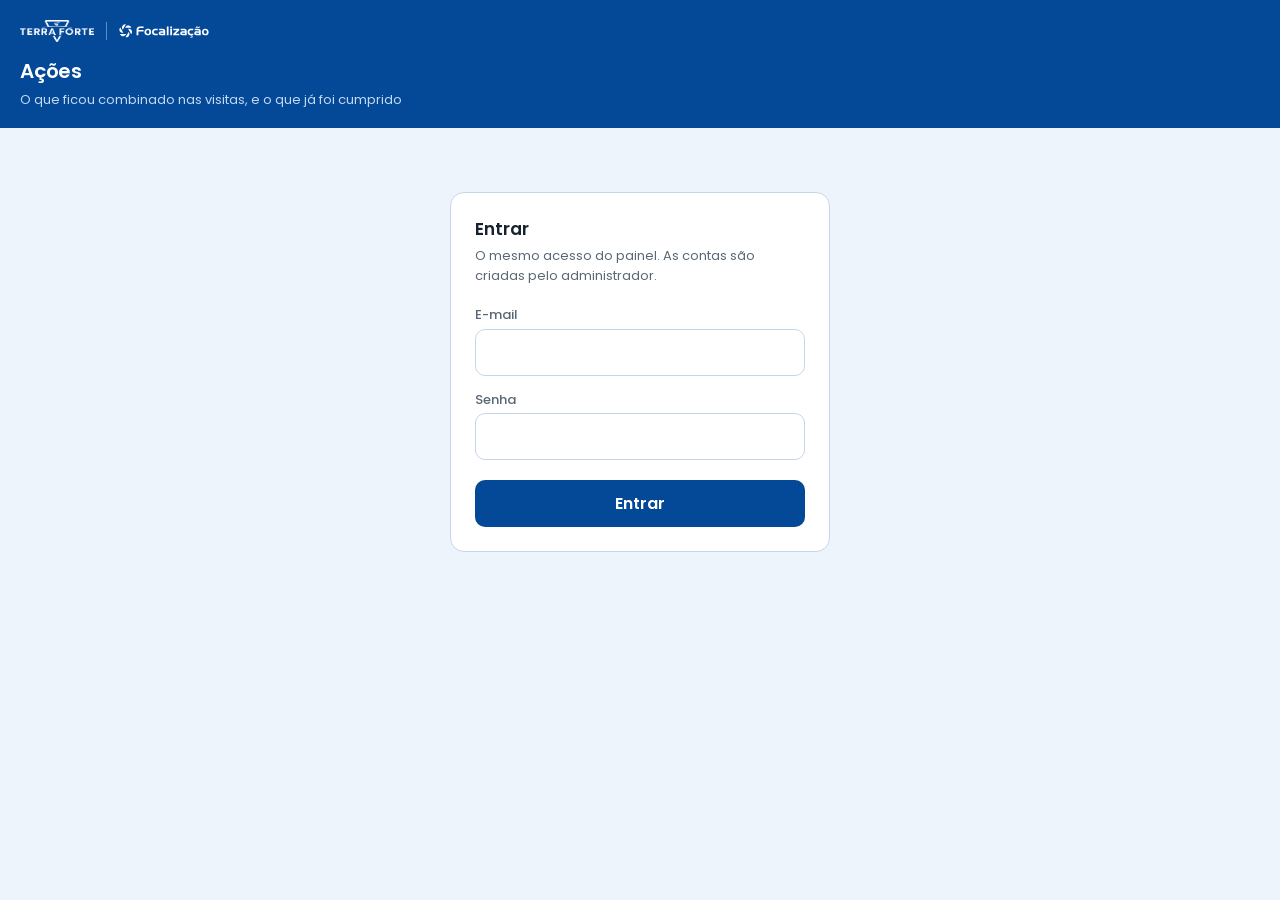
==== acoes.html @ 85bad472 "Pagina de acoes, com a caixa de cumprida Overview das acoes combinadas nas visitas, uma pagina por c" ====
<!DOCTYPE html>
<html lang="pt-BR">
<head>
<meta charset="utf-8">
<meta name="viewport" content="width=device-width, initial-scale=1, viewport-fit=cover">
<meta name="theme-color" content="#034998">
<meta name="robots" content="noindex, nofollow">
<title>Ações — Focalização</title>
<link rel="icon" href="/favicon.ico" sizes="any">
<link rel="icon" href="/icon-192.png" type="image/png">
<link rel="apple-touch-icon" href="/apple-touch-icon.png">
<link rel="preconnect" href="https://fonts.googleapis.com">
<link rel="preconnect" href="https://fonts.gstatic.com" crossorigin>
<link href="https://fonts.googleapis.com/css2?family=Poppins:wght@400;500;600&display=swap" rel="stylesheet">
<style>
/* ---------------------------------------------------------------
   AÇÕES — o que cada consultor combinou nas visitas, com a caixa
   de cumprida. A ação nasce no formulário; aqui só se marca.
   --------------------------------------------------------------- */
:root{
  --principal:#034998;
  --apoio:#3D77BE;
  --fundo:#EEF4FB;
  --fundo2:#DDE8F6;
  --tinta:#17222E;
  --tinta-fraca:#5A6876;
  --linha:#C6D6E9;
  --marcado:#E8F1FC;
  --alerta:#A32020;
  --certo:#2E7D32;
  --raio:10px;
  --logo-tf:url("[data-uri]");
  --logo-foc-tela:url("[data-uri]");
}
*{box-sizing:border-box}
html{-webkit-text-size-adjust:100%}
body{
  margin:0;
  background:var(--fundo);
  color:var(--tinta);
  font-family:Poppins,-apple-system,BlinkMacSystemFont,"Segoe UI",Roboto,sans-serif;
  font-size:16px;
  line-height:1.5;
}

/* ---------- cabeçalho (o mesmo do painel) ---------- */
header{
  background:var(--principal);
  color:#fff;
  padding:20px 20px 18px;
  padding-top:max(20px,env(safe-area-inset-top));
}
header h1{margin:0;font-size:20px;font-weight:600;letter-spacing:-.01em}
header p{margin:4px 0 0;font-size:13px;font-weight:400;color:#C3D8F2}
.marcas{display:flex;align-items:center;gap:12px;margin-bottom:14px}
.lg{display:block;background-repeat:no-repeat;background-position:left center;background-size:contain}
.lg-tf{width:74px;height:22px;background-image:var(--logo-tf)}
.lg-foc{width:90px;height:14px;background-image:var(--logo-foc-tela)}
.risco{width:1px;height:18px;background:rgba(255,255,255,.38);flex:none}
.topo{display:flex;align-items:flex-end;justify-content:space-between;gap:12px;flex-wrap:wrap}
.sessao{display:flex;align-items:center;gap:10px;flex-wrap:wrap}
.acoes-sessao{display:flex;align-items:center;gap:10px;flex-wrap:wrap}
#quem-entrou{font-size:13px;color:#C3D8F2}
button.sair,a.nova{
  display:inline-flex;align-items:center;gap:6px;
  padding:7px 14px;
  background:rgba(255,255,255,.14);
  border:1px solid rgba(255,255,255,.4);
  border-radius:var(--raio);
  color:#fff;text-decoration:none;
  font-size:14px;font-weight:600;
  white-space:nowrap;
}
button.sair:hover,a.nova:hover{background:rgba(255,255,255,.24)}

/* ---------- estrutura ---------- */
main{max-width:760px;margin:0 auto;padding:20px 16px 40px}
h2{font-size:17px;font-weight:600;margin:0}

label{display:block;font-size:13px;font-weight:500;color:var(--tinta-fraca);margin-bottom:4px}
input,select,button{font-family:inherit;font-size:16px}
input[type=email],input[type=password]{
  width:100%;
  padding:10px 12px;
  border:1px solid var(--linha);
  border-radius:var(--raio);
  background:#fff;
  color:var(--tinta);
}
input:focus{outline:2px solid var(--apoio);outline-offset:-1px}
button{
  border:0;
  border-radius:var(--raio);
  padding:11px 16px;
  font-weight:600;
  background:var(--principal);
  color:#fff;
  cursor:pointer;
}
button:disabled{opacity:.55;cursor:default}
button:focus-visible,.caixa:focus-within,.consultor:focus-visible{
  outline:2.5px solid var(--apoio);outline-offset:2px;
}

/* ---------- login ---------- */
.entrada{max-width:380px;margin:44px auto;background:#fff;border:1px solid var(--linha);
  border-radius:14px;padding:24px}
.entrada h2{margin-bottom:4px}
.entrada p.ajuda{margin:0 0 20px;font-size:13px;color:var(--tinta-fraca)}
.entrada .campo{margin-bottom:14px}
.entrada button{width:100%;margin-top:6px}

.erro{
  background:#FBEAEA;border:1px solid #E7B9B9;color:var(--alerta);
  border-radius:var(--raio);padding:10px 12px;font-size:14px;margin-bottom:14px;
}
.vazio{background:#fff;border:1px dashed var(--linha);border-radius:14px;
  padding:22px 16px;text-align:center;color:var(--tinta-fraca);font-size:14px}
.carregando{text-align:center;color:var(--tinta-fraca);font-size:14px;padding:30px}
[hidden]{display:none!important}

/* ---------- menu de consultores ---------- */
.menu{
  background:#fff;border:1px solid var(--linha);border-radius:14px;
  padding:14px 16px;margin-bottom:18px;
}
.menu-rotulo{font-size:12px;font-weight:600;text-transform:uppercase;letter-spacing:.04em;
  color:var(--tinta-fraca);margin:0 0 10px}
.consultores{display:flex;gap:8px;flex-wrap:wrap}
.consultor{
  padding:7px 14px;
  background:#fff;color:var(--principal);
  border:1.5px solid var(--linha);border-radius:999px;
  font-size:14px;font-weight:500;
}
.consultor small{font-weight:400;color:var(--tinta-fraca);margin-left:4px}
.consultor small.atrasou{color:var(--alerta);font-weight:600}
.consultor[aria-current="page"]{background:var(--principal);border-color:var(--principal);color:#fff}
.consultor[aria-current="page"] small{color:#C3D8F2}

.titulo{margin-bottom:12px}

/* ---------- números ---------- */
.resumo{display:grid;gap:10px;grid-template-columns:repeat(3,1fr);margin-bottom:20px}
.numero{background:#fff;border:1px solid var(--linha);border-radius:14px;padding:12px 14px}
.numero b{display:block;font-size:24px;font-weight:600;line-height:1.2}
.numero span{font-size:12px;color:var(--tinta-fraca)}
.numero.atencao b{color:var(--alerta)}
.numero.feito b{color:var(--certo)}

/* ---------- grupos e ações ---------- */
.grupo{margin-bottom:22px}
.grupo>h3,.grupo>summary{
  font-size:12px;text-transform:uppercase;letter-spacing:.04em;
  color:var(--tinta-fraca);margin:0 0 8px;font-weight:600;
}
.grupo>summary{cursor:pointer;list-style:none}
.grupo>summary::-webkit-details-marker{display:none}
.grupo>summary::before{content:"▸ ";display:inline-block;width:1em}
.grupo[open]>summary::before{content:"▾ "}
.grupo.vencidas>h3{color:var(--alerta)}

.lista{list-style:none;margin:0;padding:0;display:flex;flex-direction:column;gap:8px}
.acao{
  display:flex;gap:12px;align-items:flex-start;
  background:#fff;border:1px solid var(--linha);border-radius:12px;
  padding:12px 14px;
}
.acao.vencida{border-left:4px solid var(--alerta)}
.acao.cumprida{background:#F6FAF6}
.acao.cumprida .o-que{color:var(--tinta-fraca);text-decoration:line-through;
  text-decoration-color:rgba(90,104,118,.5)}

/* a caixinha: o mesmo desenho do checklist do formulário */
.caixa{position:relative;flex:none;margin:1px 0 0;cursor:pointer;
  display:flex;flex-direction:column;align-items:center;gap:2px;border-radius:6px}
.caixa input{position:absolute;opacity:0;width:0;height:0}
.marca{
  width:26px;height:26px;
  border:2px solid var(--linha);border-radius:6px;background:#fff;
  display:grid;place-items:center;
}
.marca svg{width:16px;height:16px;opacity:0}
.caixa input:checked+.marca{background:var(--certo);border-color:var(--certo)}
.caixa input:checked+.marca svg{opacity:1}
.caixa input:disabled+.marca{opacity:.5}
.caixa small{font-size:10.5px;color:var(--tinta-fraca);font-weight:500}

.miolo{flex:1;min-width:0}
.o-que{margin:0 0 4px;white-space:pre-line;overflow-wrap:anywhere}
.meta{margin:0;font-size:13px;color:var(--tinta-fraca);display:flex;gap:4px 10px;flex-wrap:wrap}
.meta b{color:var(--tinta);font-weight:600}
.prazo.vencido{color:var(--alerta);font-weight:600}
.recado{margin:6px 0 0;font-size:12.5px;color:var(--certo)}
.recado.falhou{color:var(--alerta)}

@media (max-width:420px){.numero b{font-size:20px}}
</style>
</head>
<body>

<header>
  <div class="topo">
    <div>
      <div class="marcas">
        <span class="lg lg-tf" role="img" aria-label="Terra Forte"></span>
        <span class="risco"></span>
        <span class="lg lg-foc" role="img" aria-label="Focalização"></span>
      </div>
      <h1>Ações</h1>
      <p>O que ficou combinado nas visitas, e o que já foi cumprido</p>
    </div>
    <div class="sessao" id="sessao" hidden>
      <span id="quem-entrou"></span>
      <div class="acoes-sessao">
        <a class="nova" href="/">
          <svg width="15" height="15" viewBox="0 0 16 16" fill="none" aria-hidden="true">
            <path d="M8 3.2v9.6M3.2 8h9.6" stroke="currentColor"
                  stroke-width="1.8" stroke-linecap="round"/>
          </svg>
          Nova visita
        </a>
        <a class="nova" href="/produtores.html">Produtores</a>
        <a class="nova" href="/painel.html">Painel</a>
        <button type="button" class="sair" id="btn-sair">Sair</button>
      </div>
    </div>
  </div>
</header>

<main>

  <!-- ================= LOGIN ================= -->
  <section class="entrada" id="entrada" hidden>
    <h2>Entrar</h2>
    <p class="ajuda">O mesmo acesso do painel. As contas são criadas pelo administrador.</p>
    <div class="erro" id="erro-login" hidden></div>
    <form id="form-login">
      <div class="campo">
        <label for="email">E-mail</label>
        <input type="email" id="email" autocomplete="username" required>
      </div>
      <div class="campo">
        <label for="senha">Senha</label>
        <input type="password" id="senha" autocomplete="current-password" required>
      </div>
      <button type="submit" id="btn-entrar">Entrar</button>
    </form>
  </section>

  <!-- ================= PÁGINA ================= -->
  <section id="pagina" hidden>
    <nav class="menu" id="menu" aria-label="Consultores" hidden>
      <p class="menu-rotulo">Consultor <span style="font-weight:400;text-transform:none;letter-spacing:0">— número de ações pendentes</span></p>
      <div class="consultores" id="consultores"></div>
    </nav>

    <div class="erro" id="erro-pagina" hidden></div>

    <div class="titulo"><h2 id="titulo"></h2></div>

    <div class="resumo">
      <div class="numero atencao"><b id="n-vencidas">0</b><span>vencidas</span></div>
      <div class="numero"><b id="n-pendentes">0</b><span>pendentes</span></div>
      <div class="numero feito"><b id="n-cumpridas">0</b><span>cumpridas</span></div>
    </div>

    <div id="grupos"></div>
  </section>

  <div class="carregando" id="carregando" hidden>Carregando…</div>

</main>

<!-- A carteira e o login: os mesmos arquivos do painel e da página
     dos produtores. -->
<script src="/carteira.js"></script>
<script src="/sessao.js"></script>

<script>
/* ===================================================================
   1. CONFIGURAÇÃO
   A mesma chave do formulário. Sozinha ela não lê nem marca nada:
   visitas e acao_cumprida só abrem para quem entrou com conta, e cada
   consultor só alcança as próprias visitas (schema.sql, 2.1 e 2.4).
   =================================================================== */
const SUPABASE = {
  url:   "https://iozeyyuftogrpsndkrvj.supabase.co",
  chave: "sb_publishable_41oi3yeqR7h4BxPAdEcQow_aQ6by_sJ",
  tabela: "acao_cumprida"
};

const $ = id => document.getElementById(id);

let eu = null;          /* { nome, admin } — o vínculo da conta */
let acoes = [];         /* visitas com ação preenchida */
let marcas = {};        /* visita_id -> { cumprida, alterado_em } mais recente */
let consultorDaVez = "";
let semTabela = false;  /* acao_cumprida ainda não criada no banco */

/* Data de hoje no fuso do aparelho — toISOString sozinho é UTC, e às
   nove da noite já diria que é amanhã. */
const hoje = (() => {
  const d = new Date();
  d.setMinutes(d.getMinutes() - d.getTimezoneOffset());
  return d.toISOString().slice(0, 10);
})();

const escapa = t => String(t == null ? "" : t)
  .replace(/&/g, "&amp;").replace(/</g, "&lt;").replace(/>/g, "&gt;")
  .replace(/"/g, "&quot;");
const br = d => d ? d.split("-").reverse().join("/") : "";
const dias = (de, ate) => Math.round((Date.parse(ate) - Date.parse(de)) / 864e5);

const cumprida = a => !!(marcas[a.id] && marcas[a.id].cumprida);
const vencida  = a => !cumprida(a) && a.prazo_acao && a.prazo_acao < hoje;

/* ===================================================================
   2. TELAS
   =================================================================== */
function mostraLogin(aviso) {
  esquece();
  eu = null; acoes = []; marcas = {};
  $("grupos").innerHTML = "";
  $("pagina").hidden = true;
  $("carregando").hidden = true;
  $("sessao").hidden = true;
  $("entrada").hidden = false;
  if (aviso) {
    $("erro-login").textContent = aviso;
    $("erro-login").hidden = false;
  }
}

function erroNaPagina(texto) {
  $("erro-pagina").textContent = texto;
  $("erro-pagina").hidden = false;
}

async function mostraPagina() {
  $("entrada").hidden = true;
  $("pagina").hidden = true;
  $("erro-pagina").hidden = true;
  $("carregando").hidden = false;
  $("quem-entrou").textContent = sessao.email;
  $("sessao").hidden = false;

  try {
    /* A regra da tabela consultores só devolve a linha da própria conta. */
    const vinculo = await pede("/rest/v1/consultores?select=nome,admin");
    if (vinculo === null) return;           /* caiu no login */
    eu = vinculo[0] || null;

    $("carregando").hidden = true;
    $("pagina").hidden = false;

    if (!eu) {
      $("menu").hidden = true;
      $("titulo").textContent = "";
      $("grupos").innerHTML = `<div class="vazio">Sua conta ainda não está ligada a
        nenhum consultor. Peça ao administrador para fazer o vínculo.</div>`;
      return;
    }

    /* A marcação falha sozinha: sem a tabela nova (schema.sql não
       rodado), as ações aparecem mesmo assim e o aviso diz o que falta. */
    semTabela = false;
    const [visitas, linhas] = await Promise.all([
      pede("/rest/v1/visitas?select=id,consultor,produtor,municipio,data_visita,acao,prazo_acao" +
        "&acao=not.is.null&order=data_visita.desc&limit=5000"),
      pede(`/rest/v1/${SUPABASE.tabela}?select=visita_id,cumprida,alterado_em` +
        "&order=alterado_em.desc&limit=10000")
        .catch(e => {
          console.error(e);
          semTabela = /PGRST205|42P01/.test(e.message);
          erroNaPagina(semTabela
            ? "A marcação de ações cumpridas ainda não foi criada no banco " +
              "(rode o banco/schema.sql no Supabase). Dá para ver as ações, " +
              "mas marcar só vai funcionar depois disso."
            : "Não foi possível ler o que já foi marcado. " + e.message);
          return [];
        })
    ]);
    if (visitas === null || linhas === null) return;

    acoes = visitas.filter(v => (v.acao || "").trim());

    /* Vêm da mais nova para a mais velha: a primeira de cada visita vale. */
    marcas = {};
    for (const l of linhas) if (!marcas[l.visita_id]) marcas[l.visita_id] = l;

    montaMenu();
  } catch (e) {
    console.error(e);
    $("carregando").hidden = true;
    $("pagina").hidden = false;
    erroNaPagina("Não foi possível carregar as ações. " + e.message);
  }
}

/* ===================================================================
   3. MENU DE CONSULTORES
   O admin vê todos e escolhe; o consultor vê só as próprias ações. A
   tela só organiza: quem decide o que cada um alcança é a regra do
   banco.
   =================================================================== */
function nomesDoMenu() {
  /* A carteira e quem já tem ação: o formulário da Terra Forte grava
     na mesma tabela, com consultores que não estão na carteira. */
  return [...new Set([...CARTEIRA.map(l => l[0]), ...acoes.map(a => a.consultor)])]
    .sort((a, b) => a.localeCompare(b, "pt-BR"));
}

function montaMenu() {
  const nomes = eu.admin ? nomesDoMenu() : [eu.nome];
  $("menu").hidden = !eu.admin;
  desenhaMenu(nomes);

  /* O consultor escolhido fica no endereço: dá para voltar a ele
     depois de recarregar, e para mandar o link de uma página. */
  const pedido = decodeURIComponent(location.hash.slice(1));
  escolhe(nomes.includes(pedido) ? pedido : nomes[0]);
}

function desenhaMenu(nomes = nomesDoMenu()) {
  if (!eu.admin) return;
  $("consultores").innerHTML = nomes.map(n => {
    const minhas = acoes.filter(a => a.consultor === n);
    const pend = minhas.filter(a => !cumprida(a)).length;
    const atraso = minhas.some(vencida);
    return `<button type="button" class="consultor" data-nome="${escapa(n)}"
      ${n === consultorDaVez ? 'aria-current="page"' : ""}>${escapa(n)}<small
      class="${atraso ? "atrasou" : ""}" title="${atraso ? "tem ação vencida" : ""}">${pend}</small></button>`;
  }).join("");
}

function escolhe(nome) {
  consultorDaVez = nome;
  if (eu.admin) history.replaceState(null, "", "#" + encodeURIComponent(nome));
  document.querySelectorAll(".consultor").forEach(b => {
    if (b.dataset.nome === nome) b.setAttribute("aria-current", "page");
    else b.removeAttribute("aria-current");
  });
  desenha();
}

/* ===================================================================
   4. DESENHO
   Vencidas primeiro, da mais atrasada para a mais recente; depois as
   do prazo, da que vence antes; sem prazo no fim. Cumpridas num
   grupo fechado embaixo, para não disputar atenção.
   =================================================================== */
function desenha() {
  const nome = consultorDaVez;
  $("titulo").textContent = eu.admin ? "Ações de " + nome : "Minhas ações";

  const minhas = acoes.filter(a => a.consultor === nome);
  const porPrazo = (a, b) =>
    (a.prazo_acao || "9999").localeCompare(b.prazo_acao || "9999") ||
    b.data_visita.localeCompare(a.data_visita);

  const vencidas  = minhas.filter(vencida).sort(porPrazo);
  const noPrazo   = minhas.filter(a => !cumprida(a) && !vencida(a)).sort(porPrazo);
  const cumpridas = minhas.filter(cumprida).sort((a, b) =>
    (marcas[b.id].alterado_em || "").localeCompare(marcas[a.id].alterado_em || ""));

  $("n-vencidas").textContent  = vencidas.length;
  $("n-pendentes").textContent = vencidas.length + noPrazo.length;
  $("n-cumpridas").textContent = cumpridas.length;

  if (!minhas.length) {
    $("grupos").innerHTML = `<div class="vazio">Nenhuma ação combinada nas visitas
      de ${escapa(nome)} ainda. As ações nascem no campo "Ação definida" do
      formulário de visita.</div>`;
    return;
  }

  const grupo = (classe, titulo, lista) => lista.length ? `
    <section class="grupo ${classe}">
      <h3>${titulo} (${lista.length})</h3>
      <ul class="lista">${lista.map(item).join("")}</ul>
    </section>` : "";

  $("grupos").innerHTML =
    grupo("vencidas", "Vencidas", vencidas) +
    grupo("abertas", "No prazo", noPrazo) +
    (vencidas.length + noPrazo.length ? "" :
      `<div class="vazio" style="margin-bottom:22px">Nada pendente. Tudo o que foi
        combinado está cumprido.</div>`) +
    (cumpridas.length ? `
      <details class="grupo cumpridas">
        <summary>Cumpridas (${cumpridas.length})</summary>
        <ul class="lista">${cumpridas.map(item).join("")}</ul>
      </details>` : "");
}

function item(a) {
  const feita = cumprida(a);
  const atraso = vencida(a);

  let prazo = "sem prazo";
  if (a.prazo_acao) {
    const d = dias(hoje, a.prazo_acao);
    prazo = "prazo " + br(a.prazo_acao) + (feita ? "" :
      d < 0  ? ` · vencida há ${-d} ${d === -1 ? "dia" : "dias"}` :
      d === 0 ? " · vence hoje" :
      d <= 7  ? ` · faltam ${d} ${d === 1 ? "dia" : "dias"}` : "");
  }

  return `
<li class="acao${atraso ? " vencida" : ""}${feita ? " cumprida" : ""}" data-id="${escapa(a.id)}">
  <label class="caixa" title="${feita ? "Desmarcar" : "Marcar como cumprida"}">
    <input type="checkbox"${feita ? " checked" : ""}${semTabela ? " disabled" : ""}
           aria-label="Cumprida: ${escapa(a.acao.slice(0, 60))}">
    <span class="marca">
      <svg viewBox="0 0 14 14" fill="none" aria-hidden="true">
        <path d="M2.5 7.4l3 3L11.5 4" stroke="#fff" stroke-width="2.2"
              stroke-linecap="round" stroke-linejoin="round"/>
      </svg>
    </span>
    <small>${feita ? "feita" : "feita?"}</small>
  </label>
  <div class="miolo">
    <p class="o-que">${escapa(a.acao.trim())}</p>
    <p class="meta">
      <b>${escapa(a.produtor)}</b>
      ${a.municipio ? `<span>${escapa(a.municipio)}</span>` : ""}
      <span>visita ${br(a.data_visita)}</span>
      <span class="prazo${atraso ? " vencido" : ""}">${prazo}</span>
    </p>
    ${feita && marcas[a.id].alterado_em ? `<p class="recado">Cumprida — marcada em
      ${new Date(marcas[a.id].alterado_em).toLocaleDateString("pt-BR")}</p>` : ""}
  </div>
</li>`;
}

/* ===================================================================
   5. MARCAR
   Cada clique é uma linha nova em acao_cumprida; vale a mais recente.
   Desmarcar também grava, com cumprida = false — fica o histórico.
   =================================================================== */
$("grupos").addEventListener("change", async e => {
  const caixa = e.target;
  if (caixa.type !== "checkbox") return;
  const li = caixa.closest(".acao");
  const id = li.dataset.id;
  const quer = caixa.checked;

  caixa.disabled = true;
  try {
    const ok = await pede(`/rest/v1/${SUPABASE.tabela}`, { visita_id: id, cumprida: quer });
    if (ok === null) return;                /* caiu no login */
    marcas[id] = { visita_id: id, cumprida: quer, alterado_em: new Date().toISOString() };
    /* Redesenha para a ação mudar de grupo, e o menu para o número de
       pendentes do consultor acompanhar. */
    desenha();
    desenhaMenu();
  } catch (err) {
    console.error(err);
    caixa.checked = !quer;
    caixa.disabled = false;
    let recado = li.querySelector(".recado.falhou");
    if (!recado) {
      recado = document.createElement("p");
      recado.className = "recado falhou";
      li.querySelector(".miolo").appendChild(recado);
    }
    recado.textContent = /PGRST205|42P01/.test(err.message)
      ? "Não salvou: a tabela ainda não foi criada no banco (falta rodar o schema.sql)."
      : /\b403\b|42501/.test(err.message)
      ? "O banco não deixou marcar: esta ação não é de uma visita sua."
      : "Não foi possível salvar. " + err.message;
  }
});

/* ===================================================================
   6. LIGAÇÕES
   =================================================================== */
$("form-login").addEventListener("submit", async e => {
  e.preventDefault();
  $("erro-login").hidden = true;
  $("btn-entrar").disabled = true;
  $("btn-entrar").textContent = "Entrando…";
  try {
    await entra($("email").value.trim(), $("senha").value);
    $("senha").value = "";
    await mostraPagina();
  } catch (err) {
    $("erro-login").textContent = err.message;
    $("erro-login").hidden = false;
  } finally {
    $("btn-entrar").disabled = false;
    $("btn-entrar").textContent = "Entrar";
  }
});

$("consultores").addEventListener("click", e => {
  const b = e.target.closest(".consultor");
  if (b && b.dataset.nome !== consultorDaVez) escolhe(b.dataset.nome);
});

$("btn-sair").addEventListener("click", sai);

/* --- começo --- */
sessao = recupera();
if (sessao && sessao.access_token) mostraPagina();
else mostraLogin();
</script>
</body>
</html>
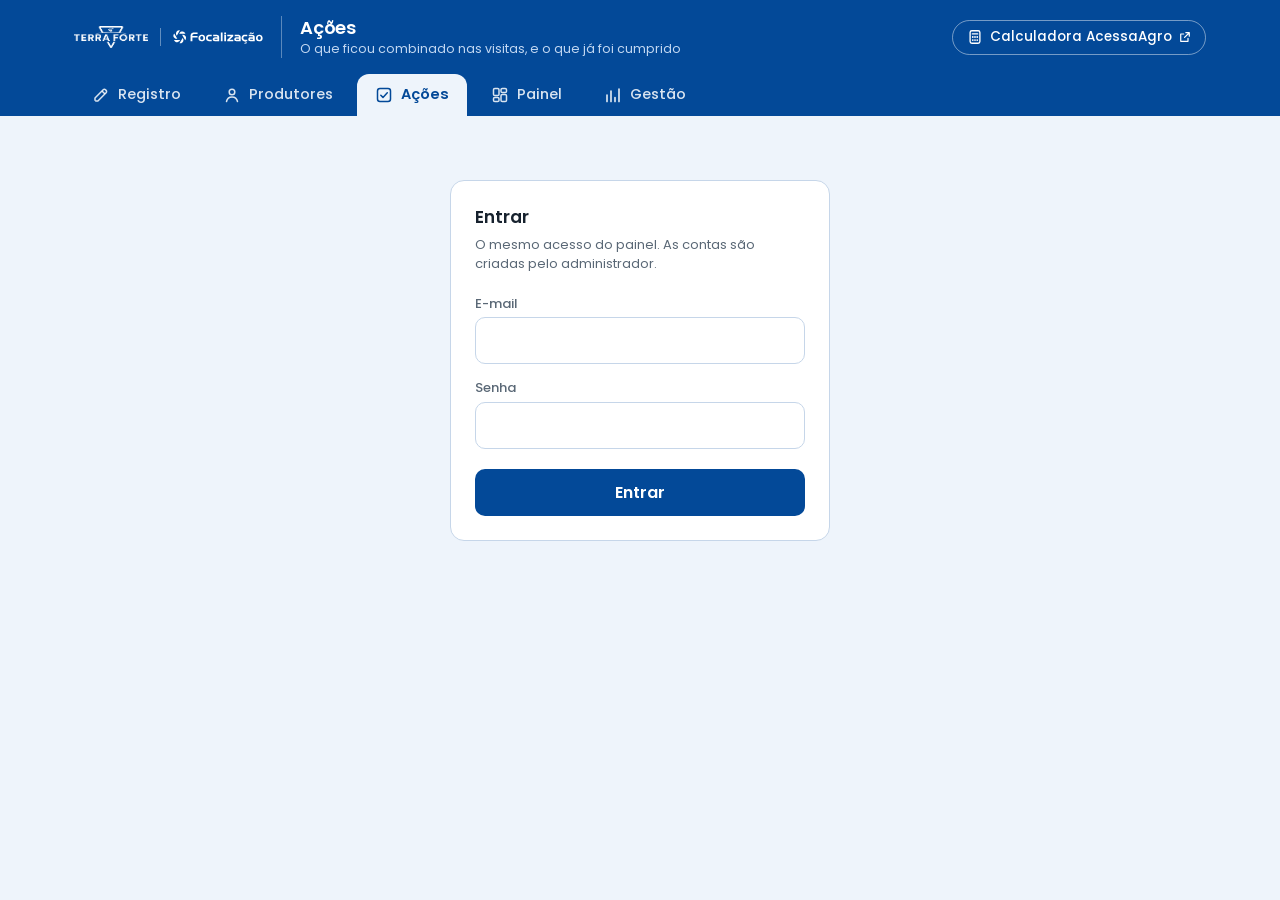
==== commit 49670625: "Barra de navegacao nova; Rodrigo nos consultores e Tales nos relatores - Barra compartilhada (barra." ====
--- a/acoes.html
+++ b/acoes.html
@@ -43,35 +43,7 @@
   line-height:1.5;
 }
 
-/* ---------- cabeçalho (o mesmo do painel) ---------- */
-header{
-  background:var(--principal);
-  color:#fff;
-  padding:20px 20px 18px;
-  padding-top:max(20px,env(safe-area-inset-top));
-}
-header h1{margin:0;font-size:20px;font-weight:600;letter-spacing:-.01em}
-header p{margin:4px 0 0;font-size:13px;font-weight:400;color:#C3D8F2}
-.marcas{display:flex;align-items:center;gap:12px;margin-bottom:14px}
-.lg{display:block;background-repeat:no-repeat;background-position:left center;background-size:contain}
-.lg-tf{width:74px;height:22px;background-image:var(--logo-tf)}
-.lg-foc{width:90px;height:14px;background-image:var(--logo-foc-tela)}
-.risco{width:1px;height:18px;background:rgba(255,255,255,.38);flex:none}
-.topo{display:flex;align-items:flex-end;justify-content:space-between;gap:12px;flex-wrap:wrap}
-.sessao{display:flex;align-items:center;gap:10px;flex-wrap:wrap}
-.acoes-sessao{display:flex;align-items:center;gap:10px;flex-wrap:wrap}
-#quem-entrou{font-size:13px;color:#C3D8F2}
-button.sair,a.nova{
-  display:inline-flex;align-items:center;gap:6px;
-  padding:7px 14px;
-  background:rgba(255,255,255,.14);
-  border:1px solid rgba(255,255,255,.4);
-  border-radius:var(--raio);
-  color:#fff;text-decoration:none;
-  font-size:14px;font-weight:600;
-  white-space:nowrap;
-}
-button.sair:hover,a.nova:hover{background:rgba(255,255,255,.24)}
+/* ---------- cabeçalho: em /barra.css ---------- */
 
 /* ---------- estrutura ---------- */
 main{max-width:760px;margin:0 auto;padding:20px 16px 40px}
@@ -196,37 +168,34 @@
 
 @media (max-width:420px){.numero b{font-size:20px}}
 </style>
+<link rel="stylesheet" href="/barra.css">
 </head>
 <body>
 
-<header>
-  <div class="topo">
-    <div>
+<header class="tb" data-pagina="acoes">
+  <div class="tb-in">
+    <div class="tb-linha">
       <div class="marcas">
         <span class="lg lg-tf" role="img" aria-label="Terra Forte"></span>
         <span class="risco"></span>
         <span class="lg lg-foc" role="img" aria-label="Focalização"></span>
       </div>
-      <h1>Ações</h1>
-      <p>O que ficou combinado nas visitas, e o que já foi cumprido</p>
-    </div>
-    <div class="sessao" id="sessao" hidden>
-      <span id="quem-entrou"></span>
-      <div class="acoes-sessao">
-        <a class="nova" href="/">
-          <svg width="15" height="15" viewBox="0 0 16 16" fill="none" aria-hidden="true">
-            <path d="M8 3.2v9.6M3.2 8h9.6" stroke="currentColor"
-                  stroke-width="1.8" stroke-linecap="round"/>
-          </svg>
-          Nova visita
-        </a>
-        <a class="nova" href="/produtores.html">Produtores</a>
-        <a class="nova" href="/painel.html">Painel</a>
-        <button type="button" class="sair" id="btn-sair">Sair</button>
+      <div class="tb-titulo">
+        <h1>Ações</h1>
+        <p>O que ficou combinado nas visitas, e o que já foi cumprido</p>
+      </div>
+      <div class="tb-dir">
+        <a class="tb-btn" href="https://calculadora-acessa-agro.vercel.app/" target="_blank" rel="noopener"><svg width="16" height="16" viewBox="0 0 18 18" fill="none" aria-hidden="true"><rect x="3.5" y="2" width="11" height="14" rx="2" stroke="currentColor" stroke-width="1.5"/><path d="M6 5.5h6" stroke="currentColor" stroke-width="1.5" stroke-linecap="round"/><path d="M6.5 9h.01M9 9h.01M11.5 9h.01M6.5 12.5h.01M9 12.5h.01M11.5 12.5h.01" stroke="currentColor" stroke-width="2" stroke-linecap="round"/></svg>Calculadora AcessaAgro <svg width="12" height="12" viewBox="0 0 14 14" fill="none" aria-hidden="true"><path d="M8 2h4v4M12 2L6.5 7.5M10.5 8.5V12H2V3.5h3.5" stroke="currentColor" stroke-width="1.4" stroke-linecap="round" stroke-linejoin="round"/></svg></a>
+        <div class="sessao" id="sessao" hidden>
+          <span id="quem-entrou"></span>
+          <button type="button" class="tb-btn cheio" id="btn-sair"><svg width="16" height="16" viewBox="0 0 18 18" fill="none" aria-hidden="true"><path d="M7 2.5H4A1.5 1.5 0 002.5 4v10A1.5 1.5 0 004 15.5h3" stroke="currentColor" stroke-width="1.5" stroke-linecap="round"/><path d="M11 12.5L14.5 9 11 5.5M14.5 9H6" stroke="currentColor" stroke-width="1.5" stroke-linecap="round" stroke-linejoin="round"/></svg>Sair</button>
+        </div>
       </div>
     </div>
+    <nav class="tb-abas" aria-label="Páginas"></nav>
   </div>
 </header>
+<script src="/barra.js"></script>
 
 <main>
 
--- a/barra.css
+++ b/barra.css
@@ -0,0 +1,128 @@
+/* ===================================================================
+   BARRA DE NAVEGAÇÃO — a mesma nas cinco páginas.
+
+   PC: cabeçalho azul com as marcas, o título, a calculadora e o "Sair",
+   e embaixo as abas das páginas; a aba aberta se encaixa no fundo da
+   página. Celular (até 760px): o cabeçalho fica só com as marcas e o
+   título, e as páginas vão para uma barra fixa embaixo, com "Mais"
+   abrindo Gestão, Calculadora e Sair.
+
+   As abas, a barra de baixo e a folha do "Mais" são montadas por
+   /barra.js. Cada página só traz o <header class="tb">.
+   Carregue depois do <style> da página, para valer por cima dele.
+   =================================================================== */
+
+/* ---------- logos ---------- */
+.marcas{display:flex;align-items:center;gap:12px;flex:none}
+.lg{display:block;background-repeat:no-repeat;background-position:left center;background-size:contain}
+.lg-tf{width:74px;height:22px;background-image:var(--logo-tf)}
+.lg-foc{width:90px;height:14px;background-image:var(--logo-foc-tela)}
+.risco{width:1px;height:18px;background:rgba(255,255,255,.38);flex:none}
+
+/* ---------- cabeçalho ---------- */
+header.tb{
+  background:var(--principal);
+  color:#fff;
+  padding:0;
+}
+.tb-in{
+  max-width:1180px;margin:0 auto;
+  padding:16px 24px 0;
+  padding-top:max(16px,env(safe-area-inset-top));
+}
+.tb-linha{display:flex;align-items:center;gap:18px;flex-wrap:wrap}
+.tb-titulo{padding-left:18px;border-left:1px solid rgba(255,255,255,.35);min-width:0}
+header.tb h1{margin:0;font-size:18px;font-weight:600;letter-spacing:-.01em;line-height:1.3}
+header.tb p{margin:2px 0 0;font-size:12.5px;font-weight:400;color:#C3D8F2;line-height:1.35}
+.tb-dir{margin-left:auto;display:flex;align-items:center;gap:8px;flex-wrap:wrap}
+.tb-dir .sessao{display:flex;align-items:center;gap:10px}
+.tb-dir .sessao[hidden]{display:none}
+#quem-entrou{font-size:13px;color:#C3D8F2}
+
+.tb-btn{
+  display:inline-flex;align-items:center;gap:7px;
+  padding:7px 14px;
+  border-radius:999px;
+  border:1px solid rgba(255,255,255,.45);
+  background:transparent;
+  color:#fff;text-decoration:none;
+  font:inherit;font-size:13.5px;font-weight:500;line-height:1.4;
+  white-space:nowrap;cursor:pointer;
+}
+.tb-btn:hover{background:rgba(255,255,255,.12)}
+.tb-btn.cheio{background:#fff;color:var(--principal);border-color:#fff}
+.tb-btn.cheio:hover{background:#E8F1FC}
+.tb-btn svg,.tb-abas svg,.tb-baixo svg,.tb-folha svg{flex:none}
+
+/* abas */
+.tb-abas{display:flex;gap:6px;margin-top:16px;overflow-x:auto;scrollbar-width:none}
+.tb-abas a{
+  display:flex;align-items:center;gap:8px;
+  padding:10px 18px;
+  border-radius:12px 12px 0 0;
+  color:rgba(255,255,255,.85);text-decoration:none;
+  font-size:14.5px;font-weight:500;white-space:nowrap;
+}
+.tb-abas a:hover{background:rgba(255,255,255,.1);color:#fff}
+.tb-abas a[aria-current="page"]{background:var(--fundo);color:var(--principal);font-weight:600}
+
+.tb-btn:focus-visible,.tb-abas a:focus-visible,.tb-baixo a:focus-visible,
+.tb-baixo button:focus-visible,.tb-folha a:focus-visible,.tb-folha button:focus-visible{
+  outline:3px solid #9CC3F0;outline-offset:2px;
+}
+
+/* barra de baixo e folha do "Mais": só no celular */
+.tb-baixo,.tb-folha,.tb-veu{display:none}
+
+@media (max-width:760px){
+  .tb-in{padding:14px 16px 16px;padding-top:max(14px,env(safe-area-inset-top))}
+  .tb-linha{flex-direction:column;align-items:flex-start;gap:8px}
+  .tb-titulo{padding-left:0;border-left:0}
+  header.tb h1{font-size:19px}
+  header.tb p,.tb-dir,.tb-abas{display:none}
+
+  body{padding-bottom:calc(74px + env(safe-area-inset-bottom))}
+
+  .tb-baixo{
+    display:grid;grid-template-columns:repeat(5,1fr);
+    position:fixed;left:0;right:0;bottom:0;z-index:50;
+    background:#fff;border-top:1px solid var(--linha);
+    padding:6px 4px calc(8px + env(safe-area-inset-bottom));
+    box-shadow:0 -4px 14px rgba(3,40,90,.08);
+  }
+  .tb-baixo a,.tb-baixo button{
+    display:flex;flex-direction:column;align-items:center;gap:3px;
+    padding:4px 0;margin:0;border:0;background:none;
+    font:inherit;font-size:11px;font-weight:500;line-height:1.3;
+    color:var(--tinta-fraca);text-decoration:none;cursor:pointer;
+    -webkit-tap-highlight-color:transparent;
+  }
+  .tb-baixo .ic{width:52px;height:30px;border-radius:15px;display:grid;place-items:center}
+  .tb-baixo [aria-current="page"],.tb-baixo [aria-expanded="true"]{color:var(--principal);font-weight:600}
+  .tb-baixo [aria-current="page"] .ic,.tb-baixo [aria-expanded="true"] .ic{background:var(--marcado)}
+  .tb-baixo .registrar .ic{background:var(--principal);color:#fff}
+  .tb-baixo .registrar{color:var(--principal)}
+
+  body.tb-aberto .tb-veu{display:block;position:fixed;inset:0;z-index:48;background:rgba(10,25,45,.45)}
+  body.tb-aberto .tb-folha{
+    display:block;position:fixed;left:0;right:0;bottom:0;z-index:49;
+    background:#fff;border-radius:18px 18px 0 0;
+    padding:10px 12px calc(86px + env(safe-area-inset-bottom));
+    box-shadow:0 -10px 30px rgba(0,0,0,.18);
+  }
+  .tb-folha .puxa{width:40px;height:4px;border-radius:2px;background:var(--linha);margin:0 auto 10px}
+  .tb-folha a,.tb-folha button{
+    display:flex;align-items:center;gap:14px;width:100%;
+    padding:14px;border:0;border-radius:10px;background:none;
+    color:var(--tinta);text-decoration:none;text-align:left;
+    font:inherit;font-size:15.5px;font-weight:500;cursor:pointer;
+  }
+  .tb-folha a[aria-current="page"]{background:var(--marcado);color:var(--principal);font-weight:600}
+  .tb-folha .sai{color:#B23A3A}
+  .tb-folha .sai small{color:var(--tinta-fraca);font-weight:400;font-size:12.5px;margin-left:auto}
+  .tb-folha hr{border:0;height:1px;background:var(--linha);margin:4px 14px}
+}
+
+@media print{
+  .tb-baixo,.tb-folha,.tb-veu,.tb-abas,.tb-dir{display:none !important}
+}
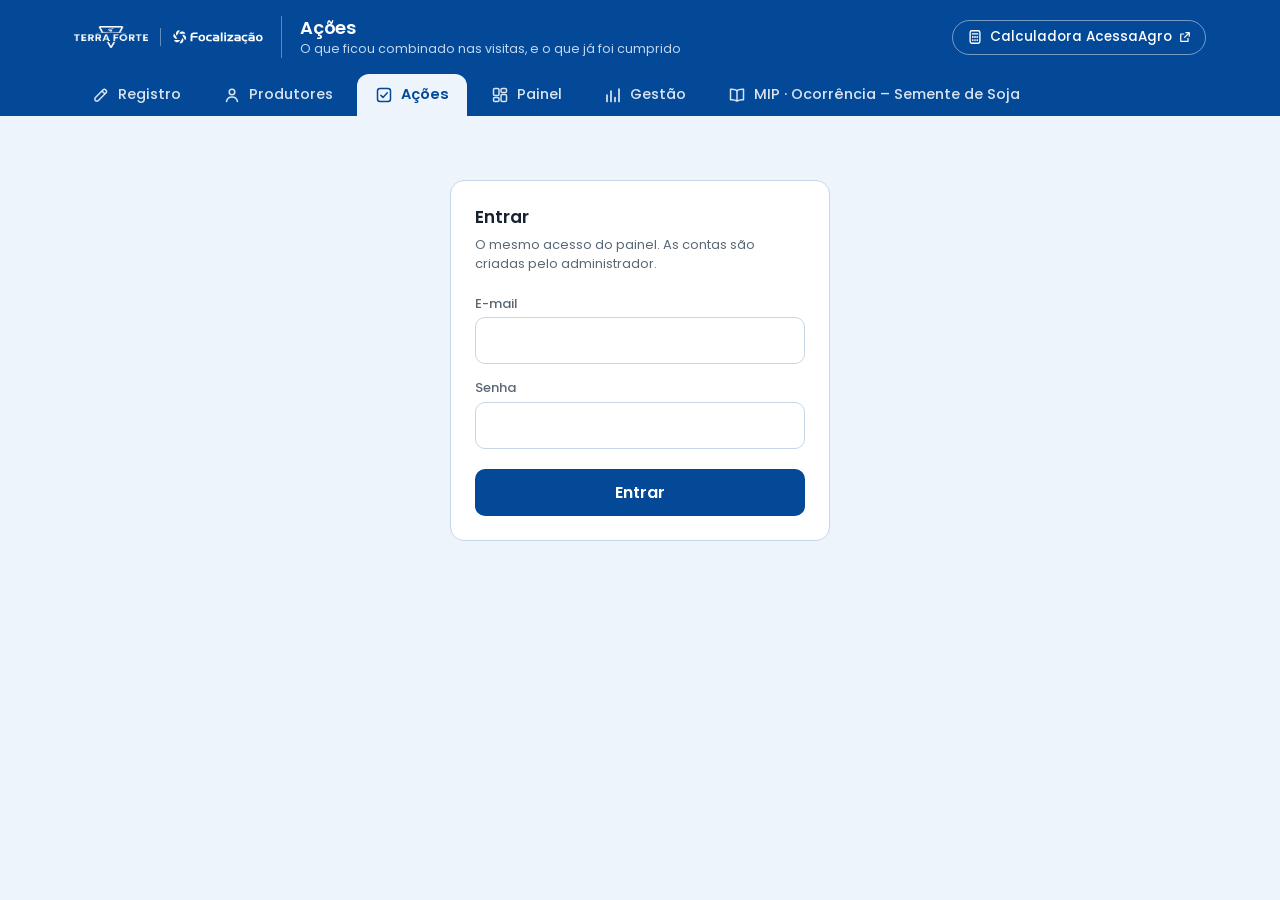
==== commit e3311f8f: "App instalado: todas as paginas ficam dentro do app e abrem sem internet - Todas as paginas apontam " ====
--- a/acoes.html
+++ b/acoes.html
@@ -3,6 +3,11 @@
 <head>
 <meta charset="utf-8">
 <meta name="viewport" content="width=device-width, initial-scale=1, viewport-fit=cover">
+<meta name="apple-mobile-web-app-capable" content="yes">
+<meta name="mobile-web-app-capable" content="yes">
+<meta name="apple-mobile-web-app-title" content="Focalização">
+<meta name="apple-mobile-web-app-status-bar-style" content="default">
+<link rel="manifest" href="/manifest.json">
 <meta name="theme-color" content="#034998">
 <meta name="robots" content="noindex, nofollow">
 <title>Ações — Focalização</title>
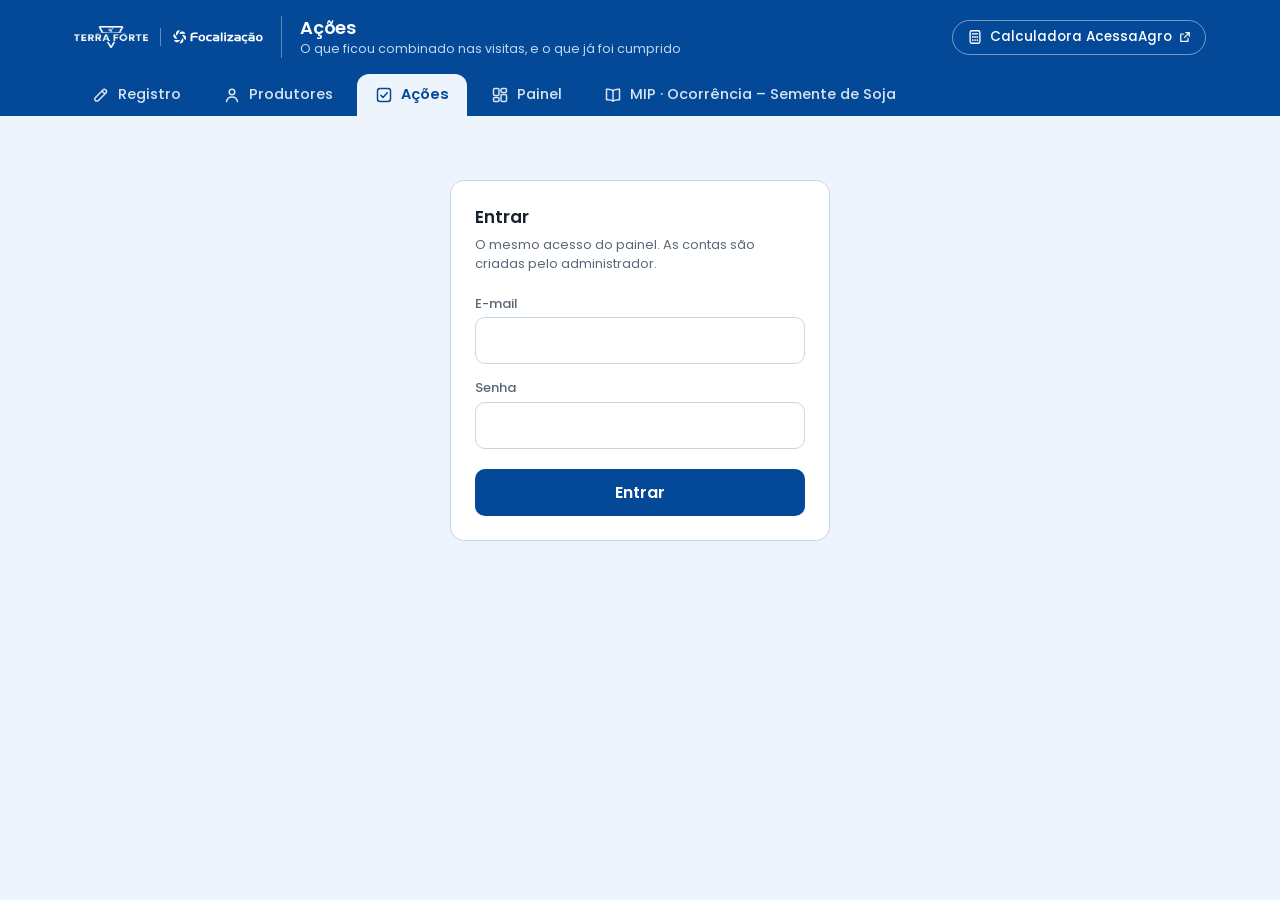
==== commit 277518a1: "Gestao so para Tales e Pedro Marcos; barra nao fica mais engolida - carteira.js: lista GESTORES. A p" ====
--- a/acoes.html
+++ b/acoes.html
@@ -324,6 +324,7 @@
     const vinculo = await pede("/rest/v1/consultores?select=nome,admin");
     if (vinculo === null) return;           /* caiu no login */
     eu = vinculo[0] || null;
+    marcaGestor(eu);                         /* aba Gestão na barra só para gestores */
 
     $("carregando").hidden = true;
     $("pagina").hidden = false;
--- a/barra.css
+++ b/barra.css
@@ -71,6 +71,17 @@
   outline:3px solid #9CC3F0;outline-offset:2px;
 }
 
+/* iPhone: o campo de data vazio passa da largura do cartão e fica sem
+   altura de texto. Vale para todas as páginas que carregam este arquivo. */
+input[type=date],input[type=time]{min-width:0;max-width:100%;box-sizing:border-box}
+@supports (-webkit-touch-callout:none){
+  input[type=date],input[type=time]{-webkit-appearance:none;appearance:none;display:block;min-height:2.75em}
+}
+input::-webkit-date-and-time-value{text-align:left}
+
+/* Gestão: escondida para quem não é gestor (barra.js põe body.tb-gestor) */
+body:not(.tb-gestor) [data-restrito]{display:none!important}
+
 /* barra de baixo e folha do "Mais": só no celular */
 .tb-baixo,.tb-folha,.tb-veu{display:none}
 
@@ -97,6 +108,8 @@
     color:var(--tinta-fraca);text-decoration:none;cursor:pointer;
     -webkit-tap-highlight-color:transparent;
   }
+  /* Enquanto o teclado está aberto a barra sai da frente (ver barra.js). */
+  body.tb-digitando .tb-baixo{display:none}
   .tb-baixo .ic{width:52px;height:30px;border-radius:15px;display:grid;place-items:center}
   .tb-baixo [aria-current="page"],.tb-baixo [aria-expanded="true"]{color:var(--principal);font-weight:600}
   .tb-baixo [aria-current="page"] .ic,.tb-baixo [aria-expanded="true"] .ic{background:var(--marcado)}
